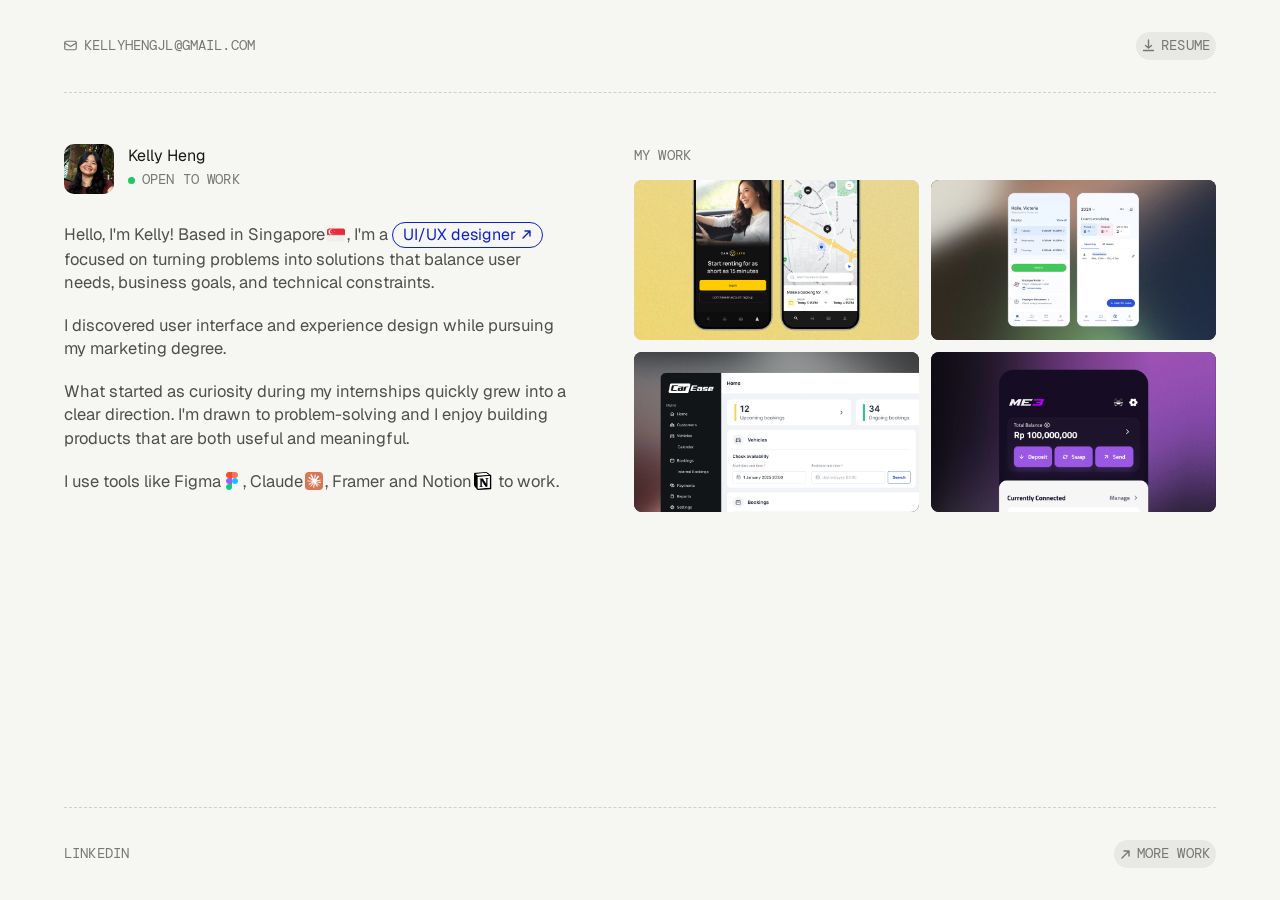
==== index.html @ 3c99ae25 "Link tweaks" ====
<!DOCTYPE html>
<html lang="en">
<head>
  <meta charset="UTF-8">
  <meta name="viewport" content="width=device-width, initial-scale=1.0">
  <title>Kelly Heng — UI/UX Designer</title>
  <link rel="preconnect" href="https://fonts.googleapis.com">
  <link rel="preconnect" href="https://fonts.gstatic.com" crossorigin>
  <link href="https://fonts.googleapis.com/css2?family=Geist:wght@300;400;500;600;700&family=DM+Mono:wght@400;500&display=swap" rel="stylesheet">
  <link rel="stylesheet" href="styles.css">
</head>
<body>

  <!-- ══════════ HEADER ══════════ -->
  <header>
    <div class="header-inner">
      <a href="mailto:kellyhengjl@gmail.com" class="email-link" aria-label="Email Kelly Heng">
        <svg width="13" height="13" viewBox="0 0 13 13" fill="none" xmlns="http://www.w3.org/2000/svg" aria-hidden="true">
          <rect x="0.75" y="2.25" width="11.5" height="8.5" rx="1.5" stroke="currentColor" stroke-width="1.2"/>
          <path d="M0.75 4L6.5 7.5 12.25 4" stroke="currentColor" stroke-width="1.2" stroke-linecap="round"/>
        </svg>
        <span class="email-full">KELLYHENGJL@GMAIL.COM</span>
      </a>

      <a href="images/resume.pdf" class="resume-btn" download aria-label="Download resume">
        <svg width="13" height="13" viewBox="0 0 13 13" fill="none" xmlns="http://www.w3.org/2000/svg" aria-hidden="true">
          <path d="M6.5 1v7.5M3.5 6.5l3 2.5 3-2.5M1.5 11.5h10" stroke="currentColor" stroke-width="1.4" stroke-linecap="round" stroke-linejoin="round"/>
        </svg>
        RESUME
      </a>
    </div>
  </header>

  <!-- ══════════ MAIN ══════════ -->
  <main>
    <div class="main-inner">

      <!-- Left column: bio -->
      <div class="left-col">
        <div class="intro-block">
          <div class="intro-trigger" id="introTrigger" role="button" tabindex="0" aria-label="About Kelly">
            <img
              src="images/avatar.png"
              alt="Kelly Heng"
              class="avatar"
              onerror="this.style.display='none'"
            >
            <div class="intro-meta">
              <h1>Kelly Heng</h1>
              <p class="role"><span class="open-to-work-dot"></span>Open to Work</p>
            </div>
          </div>
          <button class="about-back-btn" id="aboutBackBtn">
            <svg width="13" height="13" viewBox="0 0 13 13" fill="none" xmlns="http://www.w3.org/2000/svg" aria-hidden="true">
              <path d="M12 6.5H1.5M6 3.5L1.5 6.5 6 9.5" stroke="currentColor" stroke-width="1.4" stroke-linecap="round" stroke-linejoin="round"/>
            </svg>
            BACK
          </button>
        </div>

        <div class="bio">
          <p>
            Hello, I'm Kelly! Based in Singapore<img src="images/singapore.png" class="inline-icon" alt="" onerror="this.style.display='none'">, I'm a <span class="pill" id="pillTrigger" role="button" tabindex="0">UI/UX designer<svg width="11" height="11" viewBox="0 0 11 11" fill="none" xmlns="http://www.w3.org/2000/svg" aria-hidden="true"><path d="M2 9L9 2M9 2H4M9 2v5" stroke="currentColor" stroke-width="1.4" stroke-linecap="round" stroke-linejoin="round"/></svg></span> focused on turning problems into solutions that balance user needs, business goals, and technical constraints.
          </p>
          <p>
            I discovered user interface and experience design while pursuing my marketing degree.
          </p>
          <p>
            What started as curiosity during my internships quickly grew into a clear direction. I'm drawn to problem-solving<img src="images/problem-solving.png" class="inline-icon" alt="" onerror="this.style.display='none'"> and I enjoy building products that are both useful<img src="images/useful.png" class="inline-icon" alt="" onerror="this.style.display='none'"> and meaningful.
          </p>
          <p>
            I use tools like Figma<img src="images/figma.png" class="inline-icon" alt="" onerror="this.style.display='none'">, Claude<img src="images/claude.png" class="inline-icon" alt="" onerror="this.style.display='none'">, Framer<img src="images/framer.png" class="inline-icon" alt="" onerror="this.style.display='none'"> and Notion<img src="images/notion.png" class="inline-icon" alt="" onerror="this.style.display='none'"> to work.
          </p>
        </div>

        <!-- ABOUT PANEL -->
        <div class="about-panel" id="aboutPanel">
          <div class="about-group">
            <div class="about-group-icon-col">
              <img src="images/icon-experience.png" class="about-group-icon" alt="" onerror="this.style.display='none'">
            </div>
            <ul class="about-list">
              <li class="about-item">
                <div class="about-item-body">
                  <span class="about-company">Car Lite</span>
                  <span class="about-role">UI/UX Designer</span>
                </div>
                <span class="about-year">2023 – 2026</span>
              </li>
              <li class="about-item">
                <div class="about-item-body">
                  <span class="about-company">Me3</span>
                  <span class="about-role">UI/UX Designer</span>
                </div>
                <span class="about-year">2022 – 2023</span>
              </li>
              <li class="about-item">
                <div class="about-item-body">
                  <span class="about-company">Envision Digital</span>
                  <span class="about-role">Marketing Intern</span>
                </div>
                <span class="about-year">2021</span>
              </li>
              <li class="about-item">
                <div class="about-item-body">
                  <span class="about-company">Regtank Technology</span>
                  <span class="about-role">Creative Design Intern</span>
                </div>
                <span class="about-year">2020</span>
              </li>
            </ul>
          </div>

          <div class="about-group about-group--certs">
            <div class="about-group-icon-col">
              <img src="images/icon-certifications.png" class="about-group-icon" alt="" onerror="this.style.display='none'">
            </div>
            <ul class="about-list">
              <li class="about-item">
                <div class="about-item-body">
                  <span class="about-company">UX Design Course</span>
                  <span class="about-role">CuriousCore</span>
                </div>
              </li>
              <li class="about-item">
                <div class="about-item-body">
                  <span class="about-company">Foundations of UX Design</span>
                  <span class="about-role">Coursera</span>
                </div>
              </li>
              <li class="about-item">
                <div class="about-item-body">
                  <span class="about-company">Build a Website</span>
                  <span class="about-role">Codecademy</span>
                </div>
              </li>
              <li class="about-item">
                <div class="about-item-body">
                  <span class="about-company">Google Analytics 4</span>
                  <span class="about-role">LinkedIn Learning</span>
                </div>
              </li>
            </ul>
          </div>
        </div>

      </div>

      <!-- Right column: CASES -->
      <aside class="right-col" aria-label="Case studies">
        <p class="section-label">MY WORK</p>

        <!-- 2×2 gallery grid -->
        <div class="work-grid">
          <a href="car-rental-case-study.html" class="case-tile tile-pink" aria-label="Car Rental case study" data-title="Designing a Mobile Car Rental Experience Users Trust" data-hero="images/car-hero.webp">
            <img src="images/car-preview.webp" alt="Car Rental" class="tile-img">
            <span class="tile-glyph tile-glyph--dark" aria-hidden="true">✦</span>
          </a>
          <a href="hrapp-case-study.html" class="case-tile tile-dark" aria-label="HR App case study" data-title="Streamlining Leave, Attendance, and Workforce Availability" data-hero="images/wf-hero.webp">
            <img src="images/hr-preview.webp" alt="HR App" class="tile-img">
            <span class="tile-glyph tile-glyph--light" aria-hidden="true">✦</span>
          </a>
          <a href="booking-case-study.html" class="case-tile tile-dark" aria-label="Booking System case study" data-title="Booking &amp; Accounting System" data-hero="images/booking-hero.webp">
            <img src="images/system-preview.webp" alt="Booking System" class="tile-img">
            <span class="tile-glyph tile-glyph--light" aria-hidden="true">✦</span>
          </a>
          <a href="me3-case-study.html" class="case-tile tile-dark" aria-label="ME3 Wallet case study" data-title="Wallet UX for Mainstream Adoption" data-hero="images/me3-hero.webp">
            <img src="images/me3-preview.webp" alt="ME3 Wallet" class="tile-img">
            <span class="tile-glyph tile-glyph--light" aria-hidden="true">✦</span>
          </a>
          <!-- WORK EXPAND OVERLAY — remove this div + .work-expand CSS + script to revert -->
          <div class="work-expand" aria-hidden="true" tabindex="0">
            <img class="work-expand__img" alt="">
            <p class="work-expand__title"></p>
          </div>
        </div>

        <!-- ABOUT STAMPS PANEL -->
        <div class="stamps-panel" id="stampsPanel">
          <img src="images/uiux-stamp.webp" class="stamp stamp-uiux" alt="UI/UX Design" onerror="this.style.opacity='0'">
          <img src="images/education-stamp.webp" class="stamp stamp-education" alt="Education" onerror="this.style.opacity='0'">
          <img src="images/photography-stamp.webp" class="stamp stamp-photography" alt="Photography" onerror="this.style.opacity='0'">
          <img src="images/handball-stamp.webp" class="stamp stamp-handball" alt="Handball" onerror="this.style.opacity='0'">
          <a href="https://www.instagram.com/blueuhour/" class="stamp-cta" id="instagramCta" target="_blank" rel="noopener noreferrer">
            INSTAGRAM
            <svg width="11" height="11" viewBox="0 0 11 11" fill="none" xmlns="http://www.w3.org/2000/svg" aria-hidden="true"><path d="M2 9L9 2M9 2H4M9 2v5" stroke="currentColor" stroke-width="1.4" stroke-linecap="round" stroke-linejoin="round"/></svg>
          </a>
        </div>

      </aside>

    </div>

  </main>

  <!-- ══════════ FOOTER ══════════ -->
  <footer>
    <div class="footer-inner">
      <nav class="social-links" aria-label="Social links">
        <a href="https://www.linkedin.com/in/kellyhengjl/" class="all-cases-link" target="_blank" rel="noopener noreferrer" aria-label="LinkedIn">LINKEDIN</a>
      </nav>
      <a href="https://behance.net/kellyheng" class="resume-btn" target="_blank" rel="noopener noreferrer" aria-label="More work on Behance">
        <svg width="11" height="11" viewBox="0 0 11 11" fill="none" xmlns="http://www.w3.org/2000/svg" aria-hidden="true">
          <path d="M2 9L9 2M9 2H4M9 2v5" stroke="currentColor" stroke-width="1.4" stroke-linecap="round" stroke-linejoin="round"/>
        </svg>
        MORE WORK
      </a>
    </div>
  </footer>

  <!-- ABOUT PANEL TOGGLE — remove this script block to revert -->
  <script>
  (function () {
    var trigger     = document.getElementById('introTrigger');
    var pill        = document.getElementById('pillTrigger');
    var backBtn     = document.getElementById('aboutBackBtn');
    var bio         = document.querySelector('.bio');
    var label       = document.querySelector('.section-label');
    var workGrid    = document.querySelector('.work-grid');
    var aboutPanel  = document.getElementById('aboutPanel');
    var stampsPanel = document.getElementById('stampsPanel');
    if (!trigger || !backBtn || !bio || !aboutPanel || !stampsPanel) return;

    var FADE   = 280;
    var isOpen = false;

    function openAbout() {
      if (isOpen) return;
      isOpen = true;

      bio.style.opacity      = '0';
      label.style.opacity    = '0';
      workGrid.style.opacity = '0';

      setTimeout(function () {
        bio.style.display      = 'none';
        label.style.display    = 'none';
        workGrid.style.display = 'none';

        aboutPanel.style.display  = 'flex';
        aboutPanel.style.opacity  = '0';
        stampsPanel.style.display = 'flex';
        stampsPanel.style.opacity = '0';
        backBtn.style.display     = 'inline-flex';
        backBtn.style.opacity     = '0';

        void aboutPanel.offsetHeight;

        aboutPanel.style.opacity  = '1';
        stampsPanel.style.opacity = '1';
        backBtn.style.opacity     = '1';
      }, FADE);
    }

    function closeAbout() {
      if (!isOpen) return;
      isOpen = false;

      aboutPanel.style.opacity  = '0';
      stampsPanel.style.opacity = '0';
      backBtn.style.opacity     = '0';

      setTimeout(function () {
        aboutPanel.style.display  = 'none';
        stampsPanel.style.display = 'none';
        backBtn.style.display     = 'none';

        bio.style.display      = 'flex';
        bio.style.opacity      = '0';
        label.style.display    = 'block';
        label.style.opacity    = '0';
        workGrid.style.display = 'grid';
        workGrid.style.opacity = '0';

        void bio.offsetHeight;

        bio.style.opacity      = '1';
        label.style.opacity    = '1';
        workGrid.style.opacity = '1';
      }, FADE);
    }

    trigger.addEventListener('click', function () { isOpen ? closeAbout() : openAbout(); });
    trigger.addEventListener('keydown', function (e) {
      if (e.key === 'Enter' || e.key === ' ') { e.preventDefault(); isOpen ? closeAbout() : openAbout(); }
    });
    if (pill) {
      pill.addEventListener('click', openAbout);
      pill.addEventListener('keydown', function (e) {
        if (e.key === 'Enter' || e.key === ' ') { e.preventDefault(); openAbout(); }
      });
    }
    backBtn.addEventListener('click', closeAbout);
  })();
  </script>

  <!-- GALLERY HOVER EXPAND — remove this script block to revert -->
  <script>
  (function () {
    var grid     = document.querySelector('.work-grid');
    var expand   = document.querySelector('.work-expand');
    var expImg   = expand ? expand.querySelector('.work-expand__img')   : null;
    var expTitle = expand ? expand.querySelector('.work-expand__title') : null;
    if (!grid || !expand) return;

    document.querySelectorAll('.case-tile').forEach(function (tile) {
      tile.addEventListener('mouseenter', function () {
        var img = tile.querySelector('.tile-img');
        expImg.src           = tile.dataset.hero || (img ? img.getAttribute('src') : '');
        expImg.style.height  = grid.offsetHeight + 'px';
        expTitle.textContent = tile.dataset.title || '';
        expand.classList.add('is-active');
      });
      /* Close the moment cursor leaves a tile — no buffer, gaps count as outside */
      tile.addEventListener('mouseleave', function () {
        expand.classList.remove('is-active');
      });
    });
  })();
  </script>

  <!-- STAMP BRING-TO-FRONT: hover on cursor devices, tap on touch -->
  <script>
  (function () {
    var stamps       = document.querySelectorAll('.stamp');
    var stampsPanel  = document.getElementById('stampsPanel');
    var photoStamp   = document.querySelector('.stamp-photography');
    var instagramCta = document.getElementById('instagramCta');
    var hasCursor    = window.matchMedia('(hover: hover) and (pointer: fine)').matches;
    var ctaTimer     = null;

    /* Position and show the Instagram CTA below the photography stamp.
       Called after a 310ms delay so the CSS transition has settled. */
    function showCta(stamp) {
      if (!instagramCta || stamp !== photoStamp) return;
      var panelRect = stampsPanel.getBoundingClientRect();
      var stampRect = stamp.getBoundingClientRect();
      instagramCta.style.left      = Math.round((stampRect.left + stampRect.width / 2) - panelRect.left) + 'px';
      instagramCta.style.top       = Math.round(stampRect.bottom + 24 - panelRect.top) + 'px';
      instagramCta.style.transform = 'translateX(-50%)';
      instagramCta.classList.add('is-visible');
    }

    function scheduleCta(stamp) {
      if (ctaTimer) clearTimeout(ctaTimer);
      ctaTimer = setTimeout(function () { showCta(stamp); }, 310);
    }

    function hideCta() {
      if (ctaTimer) { clearTimeout(ctaTimer); ctaTimer = null; }
      if (instagramCta) instagramCta.classList.remove('is-visible');
    }

    if (hasCursor) {
      /* ── Desktop / cursor: mouseenter shows, mouseleave resets ── */
      stamps.forEach(function (stamp) {
        stamp.addEventListener('mouseenter', function () {
          stamps.forEach(function (s) { s.classList.remove('is-front'); });
          stamp.classList.add('is-front');
          hideCta();
          scheduleCta(stamp);
        });
        stamp.addEventListener('mouseleave', function () {
          stamp.classList.remove('is-front');
          hideCta();
        });
      });
    } else {
      /* ── Touch: tap centers + straightens stamp, auto-resets after 1.5s ── */
      var autoResetTimer = null;

      function resetStamps() {
        if (autoResetTimer) { clearTimeout(autoResetTimer); autoResetTimer = null; }
        stamps.forEach(function (s) {
          s.classList.remove('is-front');
          s.style.transform = '';
        });
        hideCta();
      }

      stamps.forEach(function (stamp) {
        stamp.addEventListener('click', function (e) {
          e.stopPropagation();
          var alreadyFront = stamp.classList.contains('is-front');
          resetStamps();
          if (alreadyFront) return;

          var panel = stamp.parentElement;
          var panelRect = panel.getBoundingClientRect();
          var stampRect = stamp.getBoundingClientRect();
          var offsetX = (panelRect.left + panelRect.width / 2) - (stampRect.left + stampRect.width / 2);

          stamp.classList.add('is-front');
          stamp.style.transform = 'translateX(' + Math.round(offsetX) + 'px) rotate(0deg) scale(1.3)';

          scheduleCta(stamp);
          autoResetTimer = setTimeout(resetStamps, 1500);
        });
      });

      document.addEventListener('click', resetStamps);
    }
  })();
  </script>

  <!-- CASE STUDY EXIT ANIMATION -->
  <script>
  (function () {
    document.querySelectorAll('.case-tile').forEach(function (tile) {
      tile.addEventListener('click', function (e) {
        if (e.metaKey || e.ctrlKey || e.shiftKey || e.altKey) return;
        e.preventDefault();
        var href = tile.getAttribute('href');

        /* Close the expand overlay */
        var expand = document.querySelector('.work-expand');
        if (expand) expand.classList.remove('is-active');

        /* Email slides right and fades — mirrors landing position in case study header */
        var emailEl = document.querySelector('.email-link');
        emailEl.style.transition = 'transform 0.30s ease-out, opacity 0.28s ease';
        emailEl.style.transform  = 'translateX(52px)';
        emailEl.style.opacity    = '0';

        /* Main content fades out and drifts up slightly */
        var mainInner = document.querySelector('.main-inner');
        mainInner.style.transition = 'opacity 0.26s ease, transform 0.26s ease';
        mainInner.style.opacity    = '0';
        mainInner.style.transform  = 'translateY(-8px)';

        setTimeout(function () { window.location.href = href; }, 340);
      });
    });
  })();
  </script>

  <script>
  (function () {
    if (!window.matchMedia('(hover: hover) and (pointer: fine)').matches) return;
    var cur = document.createElement('div');
    cur.id = 'cursor';
    cur.style.opacity = '0';
    document.body.appendChild(cur);
    var cursorReady = false;
    document.addEventListener('mousemove', function (e) {
      cur.style.transform = 'translate(' + e.clientX + 'px, ' + e.clientY + 'px) translate(-50%, -50%)';
      if (!cursorReady) { cursorReady = true; cur.style.opacity = ''; }
    });
    var sel = 'a, button, [role="button"], input, select, textarea, label, [tabindex], .stamp';
    document.addEventListener('mouseover', function (e) {
      if (e.target.closest(sel)) cur.classList.add('cursor--hover');
    });
    document.addEventListener('mouseout', function (e) {
      if (e.target.closest(sel)) cur.classList.remove('cursor--hover');
    });
    document.documentElement.addEventListener('mouseleave', function () { cur.style.opacity = '0'; });
    document.documentElement.addEventListener('mouseenter', function () { cur.style.opacity = ''; });
  })();
  </script>

  <!-- BFCACHE RESET: restores homepage if user navigates back -->
  <script>
  window.addEventListener('pageshow', function (e) {
    if (!e.persisted) return;
    var mainInner = document.querySelector('.main-inner');
    if (mainInner) { mainInner.style.transition = ''; mainInner.style.opacity = ''; mainInner.style.transform = ''; }
    var emailEl = document.querySelector('.email-link');
    if (emailEl) { emailEl.style.transition = ''; emailEl.style.opacity = ''; emailEl.style.transform = ''; }
    var resumeEl = document.querySelector('.resume-btn');
    if (resumeEl) { resumeEl.style.transition = ''; resumeEl.style.opacity = ''; }
  });
  </script>

</body>
</html>
---- styles.css ----
/* ═══════════════════════════════════════
   TOKENS
═══════════════════════════════════════ */
:root {
  --font-geist:   'Geist', system-ui, sans-serif;
  --font-dm-mono: 'DM Mono', 'Courier New', monospace;

  --bg:           #f6f7f2;
  --text:         #1a1a1a;
  --muted:        #777777;
  --divider:      #d0d0c8;
  --resume-bg:    #e8e8e4;
  --pill-border:  #1020CC;

  --pad-h:        64px;
  --header-v:     32px;
  --main-v:       clamp(36px, 4vw, 56px);
}

/* ═══════════════════════════════════════
   RESET & BASE
═══════════════════════════════════════ */
*, *::before, *::after {
  box-sizing: border-box;
  margin: 0;
  padding: 0;
}

html {
  -webkit-font-smoothing: antialiased;
  -moz-osx-font-smoothing: grayscale;
}

body {
  background: var(--bg);
  color: var(--text);
  font-family: var(--font-geist);
  font-size: 16.5px;
  line-height: 1.7;
  min-height: 100vh;
  display: flex;
  flex-direction: column;
}

a {
  color: inherit;
  text-decoration: none;
}

img {
  display: block;
  max-width: 100%;
}

/* ═══════════════════════════════════════
   LAYOUT WRAPPERS
═══════════════════════════════════════ */
.header-inner,
.main-inner,
.footer-inner {
  margin-left: var(--pad-h);
  margin-right: var(--pad-h);
}

/* ═══════════════════════════════════════
   HEADER
═══════════════════════════════════════ */
header {
  padding-top: var(--header-v);
}

.header-inner {
  display: flex;
  align-items: center;
  justify-content: space-between;
  gap: 16px;
  padding-bottom: var(--header-v);
  border-bottom: 1px dashed var(--divider);
}

/* Social links (footer) */
.social-links {
  display: flex;
  align-items: center;
  gap: 8px;
}

/* RESUME button */
.resume-btn {
  display: inline-flex;
  align-items: center;
  gap: 6px;
  font-family: var(--font-dm-mono);
  font-size: 14px;
  font-weight: 400;
  letter-spacing: 0.01em;
  text-transform: uppercase;
  background: var(--resume-bg);
  border-radius: 9999px;
  padding: 2px 6px;
  color: var(--muted);
  transition: background 0.18s ease;
}

.resume-btn:hover {
  background: #deded9;
}

/* Email link */
.email-link {
  display: inline-flex;
  align-items: center;
  gap: 7px;
  font-family: var(--font-dm-mono);
  font-size: 14px;
  font-weight: 400;
  letter-spacing: 0.01em;
  text-transform: uppercase;
  color: var(--muted);
  transition: transform 0.18s ease;
}

.email-link:hover {
  transform: translateX(4px);
}

/* ═══════════════════════════════════════
   MAIN — TWO-COLUMN LAYOUT
═══════════════════════════════════════ */
main {
  flex: 1;
  padding: var(--main-v) 0;
}

.main-inner {
  display: flex;
  align-items: flex-start;
  gap: 60px;
}

/* ── Left column ── */
.left-col {
  flex: none;
  width: 510px;
  min-width: 0;
}

/* Avatar + name block */
.intro-block {
  display: flex;
  align-items: center;
  gap: 14px;
  margin-bottom: 28px;
  max-width: 520px;
}

.avatar {
  width: 50px;
  height: 50px;
  border-radius: 10px;
  object-fit: cover;
  flex-shrink: 0;
  transform-origin: left center;
  transition: transform 0.22s ease;
}

.intro-meta h1 {
  font-family: var(--font-geist);
  font-size: 16px;
  font-weight: 400;
  line-height: 1.3;
  letter-spacing: 0;
}

.role {
  font-family: var(--font-dm-mono);
  font-size: 14px;
  font-weight: 400;
  letter-spacing: 0.01em;
  text-transform: uppercase;
  color: var(--muted);
  margin-top: 2px;
  display: flex;
  align-items: center;
  gap: 7px;
}

@keyframes pulse-green {
  0%   { box-shadow: 0 0 0 0 rgba(34, 197, 94, 0.5); }
  70%  { box-shadow: 0 0 0 5px rgba(34, 197, 94, 0); }
  100% { box-shadow: 0 0 0 0 rgba(34, 197, 94, 0); }
}

.open-to-work-dot {
  display: inline-block;
  width: 7px;
  height: 7px;
  background: #22c55e;
  border-radius: 50%;
  flex-shrink: 0;
  animation: pulse-green 2s ease-out infinite;
}

/* Bio paragraphs */
.bio {
  display: flex;
  flex-direction: column;
  gap: 20px;
  font-size: 16.5px;
  line-height: 1.4;
  color: #4F4F4F;
  max-width: 520px;
}

/* Inline word icons */
.inline-icon {
  display: inline-block;
  width: 18px;
  height: 18px;
  vertical-align: middle;
  object-fit: contain;
  margin: 0 2px;
  position: relative;
  top: -1px;
}

/* "ui/ux designer" pill */
.pill {
  display: inline-flex;
  align-items: center;
  gap: 5px;
  border: 1px solid var(--pill-border);
  border-radius: 9999px;
  padding: 0 10px;
  font-size: 16px;
  line-height: 24px;
  color: var(--pill-border);
}

/* ── Right column ── */
.right-col {
  flex: 1;
  min-width: 0;
}

.section-label {
  font-family: var(--font-dm-mono);
  font-size: 14px;
  font-weight: 400;
  letter-spacing: 0.01em;
  text-transform: uppercase;
  color: var(--muted);
  margin-bottom: 12px;
}

/* 2×2 work gallery */
.work-grid {
  display: grid;
  grid-template-columns: 1fr 1fr;
  gap: 12px;
  position: relative;
}

.case-tile {
  position: relative;
  width: 100%;
  aspect-ratio: 16 / 9;
  border-radius: 8px;
  overflow: hidden;
  display: flex;
  align-items: center;
  justify-content: center;
}

/* ── WORK TILE HOVER EXPAND ──────────────────────
   To revert: remove .work-expand HTML div,
   this CSS block, and the gallery hover <script>  */
.work-expand {
  position: absolute;
  top: 0;
  left: 0;
  width: 100%;
  opacity: 0;
  pointer-events: none;
  transition: opacity 0.28s ease;
  z-index: 5;
}
.work-expand.is-active {
  opacity: 1;
}
.work-expand__img {
  display: block;
  width: 100%;
  object-fit: cover;
  border-radius: 8px;
}
.work-expand__title {
  margin-top: 16px;
  font-family: var(--font-geist);
  font-size: 16px;
  font-weight: 400;
  line-height: 1.3;
  color: var(--text);
}
/* ─────────────────────────────────────────────── */

/* Fallback tile colors */
.tile-pink  { background: #f4aec8; }
.tile-dark  { background: #2a2a2a; }

/* Image fills tile; sits above fallback glyph */
.tile-img {
  position: absolute;
  inset: 0;
  width: 100%;
  height: 100%;
  object-fit: cover;
  z-index: 1;
  border-radius: 0;
}

/* Fallback asterisk glyph (shows when image fails/missing) */
.tile-glyph {
  font-size: clamp(48px, 7vw, 72px);
  line-height: 1;
  z-index: 0;
  user-select: none;
  pointer-events: none;
}

.tile-glyph--dark  { color: rgba(20, 20, 20, 0.85); }
.tile-glyph--light { color: rgba(255, 255, 255, 0.92); }

/* ═══════════════════════════════════════
   FOOTER
═══════════════════════════════════════ */
footer {
  padding-bottom: 32px;
}

.footer-inner {
  display: flex;
  align-items: center;
  justify-content: space-between;
  gap: 16px;
  border-top: 1px dashed var(--divider);
  padding-top: 32px;
}

.all-cases-link {
  display: inline-flex;
  align-items: center;
  gap: 8px;
  font-family: var(--font-dm-mono);
  font-size: 14px;
  font-weight: 400;
  letter-spacing: 0.01em;
  text-transform: uppercase;
  color: var(--muted);
  transition: opacity 0.18s ease;
}

.all-cases-link:hover {
  opacity: 0.6;
}

/* ═══════════════════════════════════════
   ABOUT PANEL
═══════════════════════════════════════ */

/* Clickable trigger: avatar + name */
.intro-trigger {
  display: flex;
  align-items: center;
  gap: 14px;
  -webkit-tap-highlight-color: transparent;
}

.avatar {
  transform-origin: left center;
  transition: transform 0.22s ease;
}

.intro-meta {
  transition: transform 0.22s ease;
}

@media (hover: hover) {
  .intro-trigger:hover .avatar {
    transform: scale(1.2);
  }
  .intro-trigger:hover .intro-meta {
    transform: translateX(10px);
  }
}

/* Back button */
.about-back-btn {
  display: none;
  opacity: 0;
  margin-left: auto;
  background: none;
  border: none;
  padding: 0;
  font-family: var(--font-dm-mono);
  font-size: 13px;
  font-weight: 400;
  letter-spacing: 0.01em;
  text-transform: uppercase;
  color: var(--muted);
  gap: 6px;
  align-items: center;
  transition: color 0.18s ease, opacity 0.28s ease;
}

.about-back-btn:hover {
  color: var(--text);
}

/* Fade transitions for toggle */
.bio,
.section-label,
.work-grid {
  transition: opacity 0.28s ease;
}


/* About panel — left col */
.about-panel {
  display: none;
  opacity: 0;
  flex-direction: column;
  gap: 28px;
  max-width: 520px;
  transition: opacity 0.28s ease;
}

/* Each group: icon column + list, aligned to match intro-block */
.about-group {
  display: flex;
  align-items: flex-start;
  gap: 14px; /* matches .intro-trigger gap */
}

.about-group-icon-col {
  width: 50px; /* matches avatar width */
  flex-shrink: 0;
  display: flex;
  justify-content: center;
  padding-top: 11px; /* centers icon with first list-item's text line */
}

.about-group-icon {
  width: 22px;
  height: 22px;
  object-fit: contain;
}

.about-list {
  list-style: none;
  flex: 1;
  min-width: 0;
}

.about-item {
  display: flex;
  align-items: center;
  gap: 8px;
  padding: 12px 0;
}

.about-item + .about-item {
  border-top: 0.5px solid var(--divider);
}

.about-item-body {
  display: flex;
  align-items: center;
  gap: 8px;
  flex: 1;
  min-width: 0;
}

.about-company {
  font-family: var(--font-geist);
  font-size: 15px;
  font-weight: 400;
  color: var(--text);
  line-height: 1.3;
  white-space: nowrap;
}

.about-role {
  font-family: var(--font-geist);
  font-size: 15px;
  font-weight: 400;
  color: var(--muted);
  line-height: 1.3;
  overflow: hidden;
  text-overflow: ellipsis;
  white-space: nowrap;
  min-width: 0;
}

/* Certifications: role right-aligned, not truncated */
.about-group--certs .about-item-body {
  justify-content: space-between;
}

.about-group--certs .about-role {
  overflow: visible;
  white-space: normal;
  flex-shrink: 0;
  text-align: right;
  margin-left: 8px;
}

.about-year {
  font-family: var(--font-dm-mono);
  font-size: 12px;
  font-weight: 400;
  color: var(--muted);
  white-space: nowrap;
  flex-shrink: 0;
}

/* Stamps panel — right col */
.stamps-panel {
  display: none;
  opacity: 0;
  flex-direction: row;
  justify-content: center;
  align-items: center;
  padding: 32px 0 52px;
  overflow: visible;
  position: relative;
  transition: opacity 0.28s ease;
}

/* Instagram CTA — floats below the photography stamp */
.stamp-cta {
  position: absolute;
  display: inline-flex;
  align-items: center;
  gap: 6px;
  font-family: var(--font-dm-mono);
  font-size: 13px;
  font-weight: 400;
  letter-spacing: 0.01em;
  text-transform: uppercase;
  background: var(--resume-bg);
  border-radius: 9999px;
  padding: 3px 10px;
  color: var(--muted);
  text-decoration: none;
  white-space: nowrap;
  opacity: 0;
  pointer-events: none;
  transition: opacity 0.2s ease;
  z-index: 20;
}
.stamp-cta.is-visible {
  opacity: 1;
  pointer-events: auto;
}
.stamp-cta:hover {
  background: #deded9;
}

/* Overlapping fan: each stamp is positioned relative, shifted left via negative margin */
.stamp {
  width: clamp(180px, 17vw, 380px);
  flex-shrink: 0;
  height: auto;
  position: relative;
  margin-left: clamp(-140px, -6.25vw, -66px); /* scales with width, keeps ~37% overlap */
  transform: rotate(var(--rot, 0deg));
  transition: transform 0.3s ease;
  will-change: transform;
}

.stamp:first-child { margin-left: 0; }

/* Stacking: uiux (front) → education → photography → handball (back) */
.stamp-uiux        { --rot: -5deg;  z-index: 4; }
.stamp-education   { --rot: 5deg;   z-index: 3; }
.stamp-photography { --rot: -3deg;  z-index: 2; }
.stamp-handball    { --rot: 7deg;   z-index: 1; }

/* Click-to-front: snaps upright (no rotation), lifts, and scales */
.stamp.is-front {
  z-index: 10;
  transform: scale(1.08) translateY(-12px);
}

/* At max stamp size (17vw hits 380px cap ≈ 2235px viewport):
   switch from overlapping fan to evenly-spaced upright row */
@media (min-width: 2235px) {
  .stamps-panel {
    justify-content: space-between;
  }
  .stamp {
    margin-left: 0;
    transform: rotate(0deg);
  }
}

/* ═══════════════════════════════════════
   PAGE LOAD ANIMATION
═══════════════════════════════════════ */
@keyframes dissolve {
  from {
    opacity: 0;
    transform: translateY(7px);
  }
  to {
    opacity: 1;
    transform: translateY(0);
  }
}

.intro-block {
  animation: dissolve 0.6s ease both;
  animation-delay: 0.05s;
}

.bio {
  animation: dissolve 0.6s ease both;
  animation-delay: 0.25s;
}

.right-col {
  animation: dissolve 0.6s ease both;
  animation-delay: 0.45s;
}

/* ═══════════════════════════════════════
   RESPONSIVE — TABLET (≤1024px)
═══════════════════════════════════════ */
@media (max-width: 1024px) {
  .main-inner {
    flex-direction: column;
    gap: 48px;
  }

  .left-col,
  .right-col {
    flex: none;
    width: 100%;
    padding-right: 0;
    min-width: 0;
  }
}

/* ═══════════════════════════════════════
   RESPONSIVE — MOBILE (≤640px)
═══════════════════════════════════════ */
@media (max-width: 640px) {
  :root {
    --pad-h: 20px;
    --main-v: 32px;
  }

  body {
    font-size: 15.5px;
  }

  .header-right {
    gap: 12px;
  }

  main {
    padding-bottom: 48px;
  }


  .work-grid {
    grid-template-columns: 1fr;
    gap: 10px;
  }

  .work-expand {
    display: none;
  }

  .tile-glyph {
    font-size: 36px;
  }

  .footer-inner {
    gap: 12px;
  }

  /* About panel: icon above the list instead of beside it */
  .about-group {
    flex-direction: column;
    align-items: stretch;
    gap: 6px;
  }

  .about-group-icon-col {
    width: auto;
    padding-top: 0;
    justify-content: flex-start;
  }
}

/* ═══════════════════════════════════════
   CUSTOM CURSOR
═══════════════════════════════════════ */
@media (hover: hover) and (pointer: fine) {
  * { cursor: none !important; }
}

::selection {
  background: rgba(255, 218, 71, 0.3);
  color: inherit;
}

#cursor {
  position: fixed;
  top: 0;
  left: 0;
  width: 16px;
  height: 16px;
  background: #FFDA47;
  border-radius: 50%;
  pointer-events: none;
  z-index: 99999;
  opacity: 0.8;
  will-change: transform;
  transition: width 0.2s ease, height 0.2s ease,
              background-color 0.2s ease, border 0.2s ease, opacity 0.2s ease;
}

#cursor.cursor--hover {
  width: 36px;
  height: 36px;
  background: rgba(255, 218, 71, 0.5);
  border: 1px solid #FFDA47;
  opacity: 1;
}
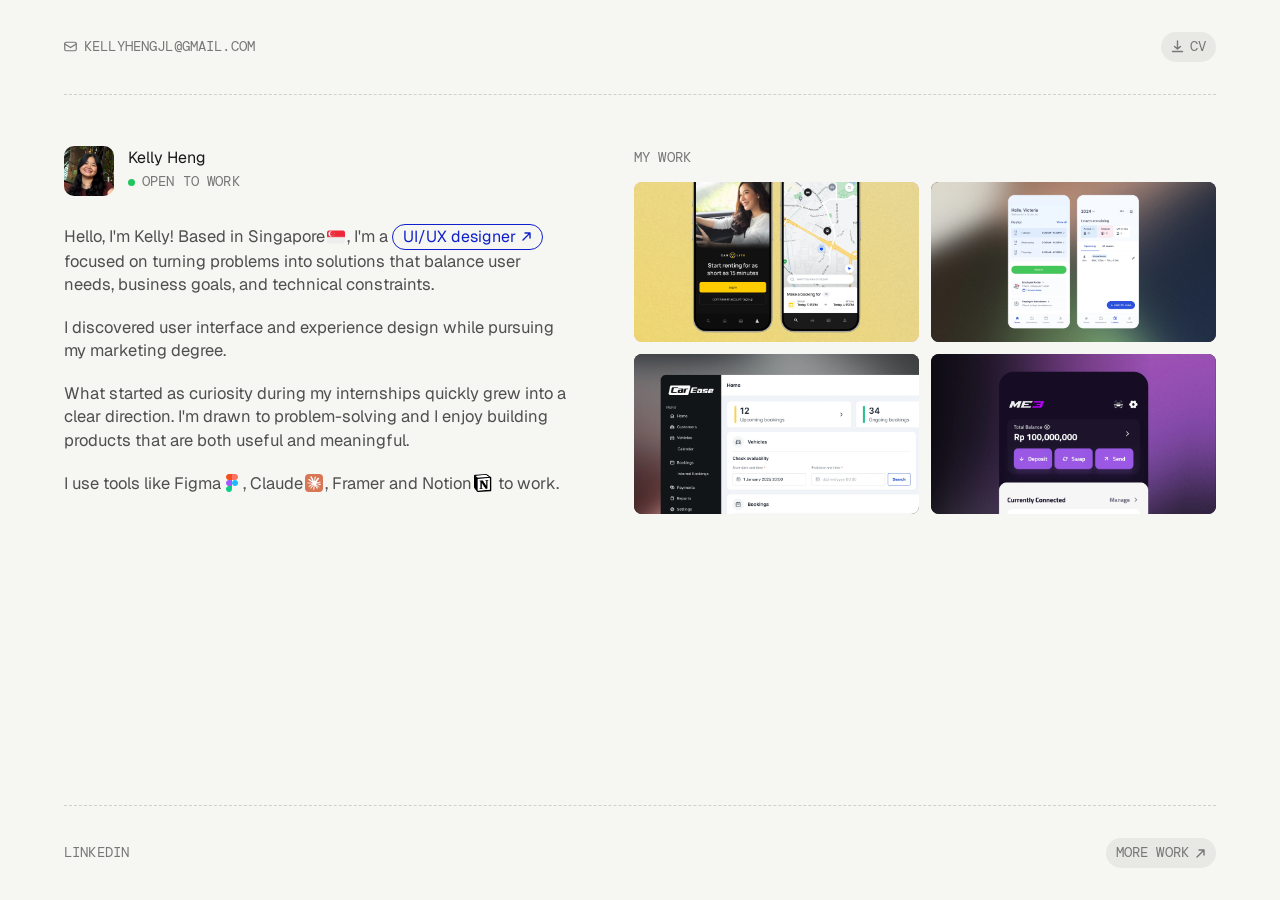
==== commit b7f35c7f: "Resume update" ====
--- a/index.html
+++ b/index.html
@@ -22,11 +22,11 @@
         <span class="email-full">KELLYHENGJL@GMAIL.COM</span>
       </a>
 
-      <a href="images/resume.pdf" class="resume-btn" download aria-label="Download resume">
+      <a href="images/Kelly_Heng_UIUX_Designer_Resume.pdf" class="resume-btn" download aria-label="Download CV">
         <svg width="13" height="13" viewBox="0 0 13 13" fill="none" xmlns="http://www.w3.org/2000/svg" aria-hidden="true">
           <path d="M6.5 1v7.5M3.5 6.5l3 2.5 3-2.5M1.5 11.5h10" stroke="currentColor" stroke-width="1.4" stroke-linecap="round" stroke-linejoin="round"/>
         </svg>
-        RESUME
+        CV
       </a>
     </div>
   </header>
@@ -164,7 +164,7 @@
             <img src="images/system-preview.webp" alt="Booking System" class="tile-img">
             <span class="tile-glyph tile-glyph--light" aria-hidden="true">✦</span>
           </a>
-          <a href="me3-case-study.html" class="case-tile tile-dark" aria-label="ME3 Wallet case study" data-title="Wallet UX for Mainstream Adoption" data-hero="images/me3-hero.webp">
+          <a href="crypto-case-study.html" class="case-tile tile-dark" aria-label="ME3 Wallet case study" data-title="Wallet UX for Mainstream Adoption" data-hero="images/me3-hero.webp">
             <img src="images/me3-preview.webp" alt="ME3 Wallet" class="tile-img">
             <span class="tile-glyph tile-glyph--light" aria-hidden="true">✦</span>
           </a>
@@ -200,10 +200,10 @@
         <a href="https://www.linkedin.com/in/kellyhengjl/" class="all-cases-link" target="_blank" rel="noopener noreferrer" aria-label="LinkedIn">LINKEDIN</a>
       </nav>
       <a href="https://behance.net/kellyheng" class="resume-btn" target="_blank" rel="noopener noreferrer" aria-label="More work on Behance">
+        MORE WORK
         <svg width="11" height="11" viewBox="0 0 11 11" fill="none" xmlns="http://www.w3.org/2000/svg" aria-hidden="true">
           <path d="M2 9L9 2M9 2H4M9 2v5" stroke="currentColor" stroke-width="1.4" stroke-linecap="round" stroke-linejoin="round"/>
         </svg>
-        MORE WORK
       </a>
     </div>
   </footer>
--- a/styles.css
+++ b/styles.css
@@ -97,7 +97,7 @@
   text-transform: uppercase;
   background: var(--resume-bg);
   border-radius: 9999px;
-  padding: 2px 6px;
+  padding: 3px 10px;
   color: var(--muted);
   transition: background 0.18s ease;
 }
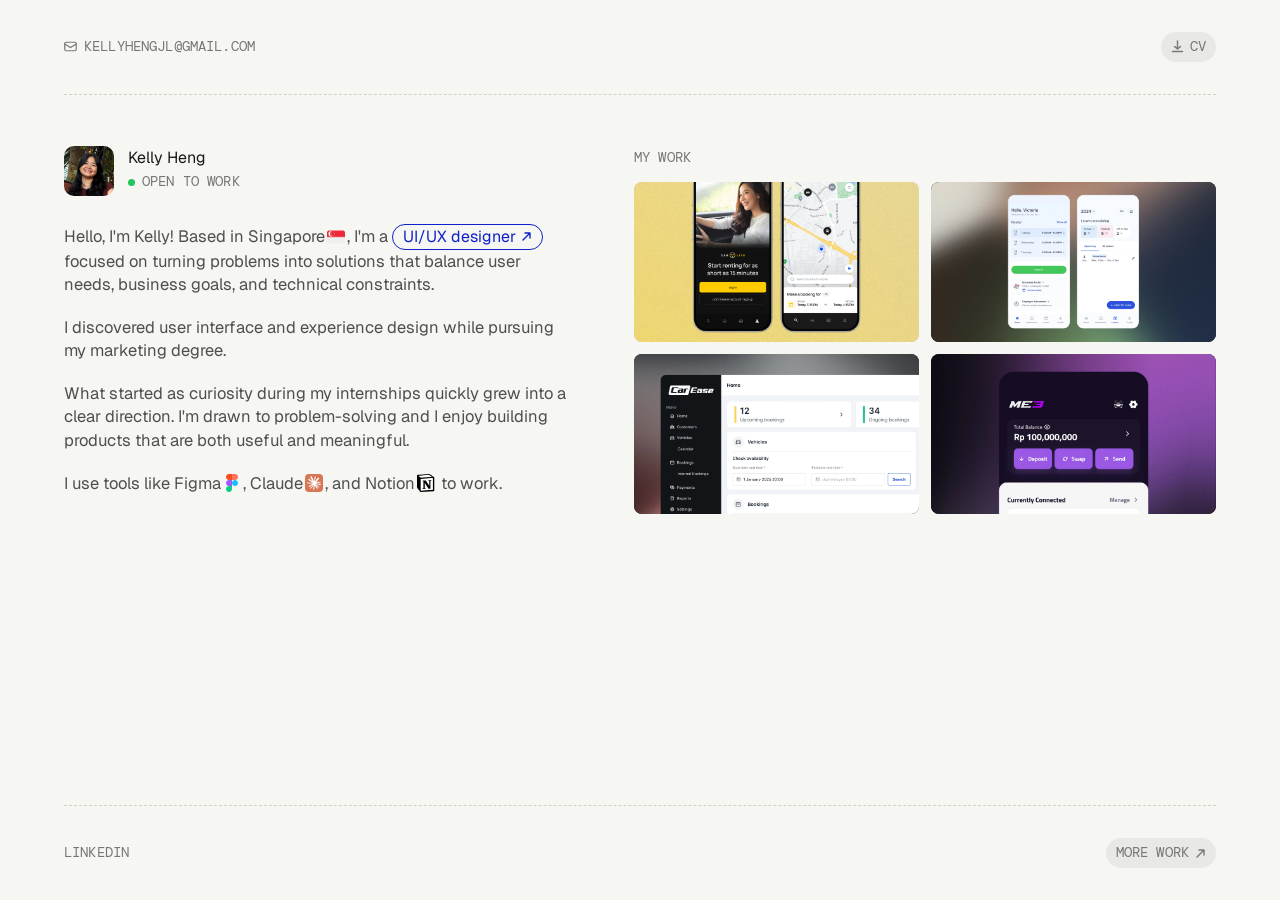
==== commit 89b745fb: "Resume update" ====
--- a/index.html
+++ b/index.html
@@ -2,8 +2,9 @@
 <html lang="en">
 <head>
   <meta charset="UTF-8">
+  <link rel="icon" href="data:image/svg+xml,<svg xmlns='http://www.w3.org/2000/svg' viewBox='0 0 100 100'><text y='.9em' font-size='90'>✏️</text></svg>">
   <meta name="viewport" content="width=device-width, initial-scale=1.0">
-  <title>Kelly Heng — UI/UX Designer</title>
+  <title>Kelly Heng - UI/UX Designer</title>
   <link rel="preconnect" href="https://fonts.googleapis.com">
   <link rel="preconnect" href="https://fonts.gstatic.com" crossorigin>
   <link href="https://fonts.googleapis.com/css2?family=Geist:wght@300;400;500;600;700&family=DM+Mono:wght@400;500&display=swap" rel="stylesheet">
@@ -69,7 +70,7 @@
             What started as curiosity during my internships quickly grew into a clear direction. I'm drawn to problem-solving<img src="images/problem-solving.png" class="inline-icon" alt="" onerror="this.style.display='none'"> and I enjoy building products that are both useful<img src="images/useful.png" class="inline-icon" alt="" onerror="this.style.display='none'"> and meaningful.
           </p>
           <p>
-            I use tools like Figma<img src="images/figma.png" class="inline-icon" alt="" onerror="this.style.display='none'">, Claude<img src="images/claude.png" class="inline-icon" alt="" onerror="this.style.display='none'">, Framer<img src="images/framer.png" class="inline-icon" alt="" onerror="this.style.display='none'"> and Notion<img src="images/notion.png" class="inline-icon" alt="" onerror="this.style.display='none'"> to work.
+            I use tools like Figma<img src="images/figma.png" class="inline-icon" alt="" onerror="this.style.display='none'">, Claude<img src="images/claude.png" class="inline-icon" alt="" onerror="this.style.display='none'">, and Notion<img src="images/notion.png" class="inline-icon" alt="" onerror="this.style.display='none'"> to work.
           </p>
         </div>
 
@@ -168,7 +169,7 @@
             <img src="images/me3-preview.webp" alt="ME3 Wallet" class="tile-img">
             <span class="tile-glyph tile-glyph--light" aria-hidden="true">✦</span>
           </a>
-          <!-- WORK EXPAND OVERLAY — remove this div + .work-expand CSS + script to revert -->
+          <!-- WORK EXPAND OVERLAY - remove this div + .work-expand CSS + script to revert -->
           <div class="work-expand" aria-hidden="true" tabindex="0">
             <img class="work-expand__img" alt="">
             <p class="work-expand__title"></p>
@@ -208,7 +209,7 @@
     </div>
   </footer>
 
-  <!-- ABOUT PANEL TOGGLE — remove this script block to revert -->
+  <!-- ABOUT PANEL TOGGLE - remove this script block to revert -->
   <script>
   (function () {
     var trigger     = document.getElementById('introTrigger');
@@ -294,7 +295,7 @@
   })();
   </script>
 
-  <!-- GALLERY HOVER EXPAND — remove this script block to revert -->
+  <!-- GALLERY HOVER EXPAND - remove this script block to revert -->
   <script>
   (function () {
     var grid     = document.querySelector('.work-grid');
@@ -311,7 +312,7 @@
         expTitle.textContent = tile.dataset.title || '';
         expand.classList.add('is-active');
       });
-      /* Close the moment cursor leaves a tile — no buffer, gaps count as outside */
+      /* Close the moment cursor leaves a tile - no buffer, gaps count as outside */
       tile.addEventListener('mouseleave', function () {
         expand.classList.remove('is-active');
       });
@@ -416,7 +417,7 @@
         var expand = document.querySelector('.work-expand');
         if (expand) expand.classList.remove('is-active');
 
-        /* Email slides right and fades — mirrors landing position in case study header */
+        /* Email slides right and fades - mirrors landing position in case study header */
         var emailEl = document.querySelector('.email-link');
         emailEl.style.transition = 'transform 0.30s ease-out, opacity 0.28s ease';
         emailEl.style.transform  = 'translateX(52px)';
--- a/styles.css
+++ b/styles.css
@@ -125,7 +125,7 @@
 }
 
 /* ═══════════════════════════════════════
-   MAIN — TWO-COLUMN LAYOUT
+   MAIN - TWO-COLUMN LAYOUT
 ═══════════════════════════════════════ */
 main {
   flex: 1;
@@ -425,7 +425,7 @@
 }
 
 
-/* About panel — left col */
+/* About panel - left col */
 .about-panel {
   display: none;
   opacity: 0;
@@ -524,7 +524,7 @@
   flex-shrink: 0;
 }
 
-/* Stamps panel — right col */
+/* Stamps panel - right col */
 .stamps-panel {
   display: none;
   opacity: 0;
@@ -537,7 +537,7 @@
   transition: opacity 0.28s ease;
 }
 
-/* Instagram CTA — floats below the photography stamp */
+/* Instagram CTA - floats below the photography stamp */
 .stamp-cta {
   position: absolute;
   display: inline-flex;
@@ -635,7 +635,7 @@
 }
 
 /* ═══════════════════════════════════════
-   RESPONSIVE — TABLET (≤1024px)
+   RESPONSIVE - TABLET (≤1024px)
 ═══════════════════════════════════════ */
 @media (max-width: 1024px) {
   .main-inner {
@@ -653,7 +653,7 @@
 }
 
 /* ═══════════════════════════════════════
-   RESPONSIVE — MOBILE (≤640px)
+   RESPONSIVE - MOBILE (≤640px)
 ═══════════════════════════════════════ */
 @media (max-width: 640px) {
   :root {
